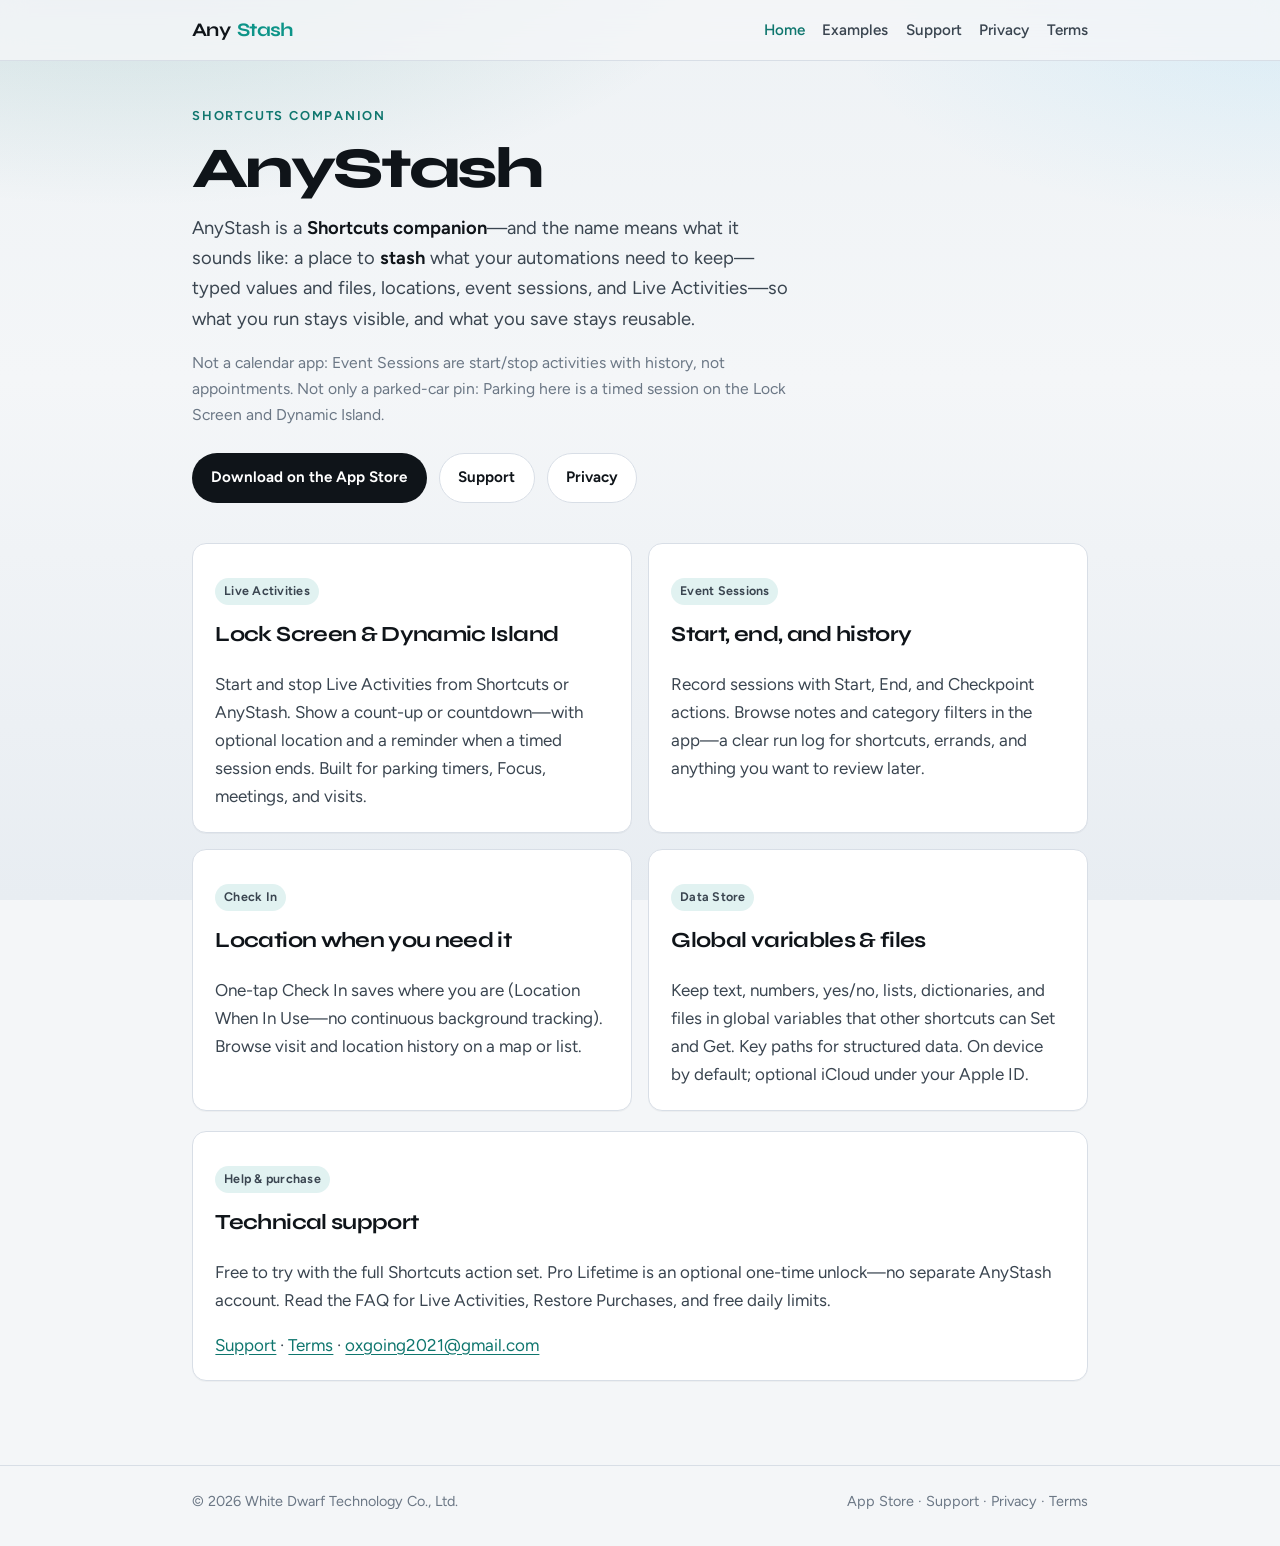
==== index.html @ 57df1895 "将主导航 Examples 置于 Support 之前。 优先露出动手案例入口，降低新用户先读 FAQ 的摩擦。  Co-authored-by: Cursor <cursoragent@cursor" ====
<!DOCTYPE html>
<html lang="en">
  <head>
    <meta charset="utf-8" />
    <meta name="viewport" content="width=device-width, initial-scale=1" />
    <title>AnyStash — Live Activities &amp; Data Store for Shortcuts</title>
    <meta
      name="description"
      content="AnyStash is a Shortcuts companion: stash typed values and files, locations, event sessions, and Live Activities on Lock Screen and Dynamic Island."
    />
    <meta name="application-name" content="AnyStash" />
    <link rel="canonical" href="https://anystash.izip.vip/" />
    <meta property="og:site_name" content="AnyStash" />
    <meta property="og:type" content="website" />
    <meta
      property="og:title"
      content="AnyStash — Live Activities &amp; Data Store for Shortcuts"
    />
    <meta
      property="og:description"
      content="AnyStash is a Shortcuts companion: stash typed values and files, locations, event sessions, and Live Activities on Lock Screen and Dynamic Island."
    />
    <meta property="og:url" content="https://anystash.izip.vip/" />
    <script type="application/ld+json">
      {
        "@context": "https://schema.org",
        "@type": "WebSite",
        "name": "AnyStash",
        "alternateName": "AnyStash for Shortcuts",
        "url": "https://anystash.izip.vip/"
      }
    </script>
    <script type="application/ld+json">
      {
        "@context": "https://schema.org",
        "@type": "Organization",
        "name": "AnyStash",
        "url": "https://anystash.izip.vip/",
        "email": "oxgoing2021@gmail.com"
      }
    </script>
    <link rel="preconnect" href="https://fonts.googleapis.com" />
    <link rel="preconnect" href="https://fonts.gstatic.com" crossorigin />
    <link
      href="https://fonts.googleapis.com/css2?family=Figtree:wght@400;550;650;700&family=Syne:wght@700;750&display=swap"
      rel="stylesheet"
    />
    <link rel="stylesheet" href="assets/styles.css" />
  </head>
  <body>
    <header class="site-header">
      <div class="site-header__inner">
        <a class="brand" href="./">Any<span>Stash</span></a>
        <nav class="nav" aria-label="Primary">
          <a href="./" aria-current="page">Home</a>
          <a href="examples/">Examples</a>
          <a href="support/">Support</a>
          <a href="privacy/">Privacy</a>
          <a href="terms/">Terms</a>
        </nav>
      </div>
    </header>

    <main>
      <section class="hero">
        <p class="hero__eyebrow">Shortcuts companion</p>
        <h1>AnyStash</h1>
        <p class="hero__lead">
          AnyStash is a <strong>Shortcuts companion</strong>—and the name means
          what it sounds like: a place to <strong>stash</strong> what your
          automations need to keep—typed values and files, locations, event
          sessions, and Live Activities—so what you run stays visible, and what
          you save stays reusable.
        </p>
        <p class="hero__aside">
          Not a calendar app: Event Sessions are start/stop activities with
          history, not appointments. Not only a parked-car pin: Parking here is
          a timed session on the Lock Screen and Dynamic Island.
        </p>
        <div class="actions">
          <a
            class="btn btn--primary"
            href="https://apps.apple.com/app/id6807351599"
            rel="noopener noreferrer"
            >Download on the App Store</a
          >
          <a class="btn btn--ghost" href="support/">Support</a>
          <a class="btn btn--ghost" href="privacy/">Privacy</a>
        </div>
      </section>

      <div class="grid-2">
        <section class="panel">
          <p class="chip">Live Activities</p>
          <h2>Lock Screen &amp; Dynamic Island</h2>
          <p>
            Start and stop Live Activities from Shortcuts or AnyStash. Show a
            count-up or countdown—with optional location and a reminder when a
            timed session ends. Built for parking timers, Focus, meetings, and
            visits.
          </p>
        </section>
        <section class="panel">
          <p class="chip">Event Sessions</p>
          <h2>Start, end, and history</h2>
          <p>
            Record sessions with Start, End, and Checkpoint actions. Browse
            notes and category filters in the app—a clear run log for shortcuts,
            errands, and anything you want to review later.
          </p>
        </section>
        <section class="panel">
          <p class="chip">Check In</p>
          <h2>Location when you need it</h2>
          <p>
            One-tap Check In saves where you are (Location When In Use—no
            continuous background tracking). Browse visit and location history
            on a map or list.
          </p>
        </section>
        <section class="panel">
          <p class="chip">Data Store</p>
          <h2>Global variables &amp; files</h2>
          <p>
            Keep text, numbers, yes/no, lists, dictionaries, and files in global
            variables that other shortcuts can Set and Get. Key paths for
            structured data. On device by default; optional iCloud under your
            Apple ID.
          </p>
        </section>
      </div>

      <section class="panel panel--foot" id="support">
        <p class="chip">Help &amp; purchase</p>
        <h2>Technical support</h2>
        <p>
          Free to try with the full Shortcuts action set. Pro Lifetime is an
          optional one-time unlock—no separate AnyStash account. Read the FAQ
          for Live Activities, Restore Purchases, and free daily limits.
        </p>
        <p>
          <a href="support/">Support</a>
          ·
          <a href="terms/">Terms</a>
          ·
          <a href="mailto:oxgoing2021@gmail.com?subject=AnyStash%20Feedback"
            >oxgoing2021@gmail.com</a
          >
        </p>
      </section>
    </main>

    <footer class="site-footer">
      <div class="site-footer__inner">
        <span>© 2026 White Dwarf Technology Co., Ltd.</span>
        <span>
          <a href="https://apps.apple.com/app/id6807351599" rel="noopener noreferrer"
            >App Store</a
          >
          ·
          <a href="support/">Support</a>
          ·
          <a href="privacy/">Privacy</a>
          ·
          <a href="terms/">Terms</a>
        </span>
      </div>
    </footer>
  </body>
</html>
---- assets/styles.css ----
:root {
  --ink: #0f1419;
  --ink-soft: #3a4550;
  --mute: #6b7785;
  --paper: #f4f6f8;
  --paper-elevated: #ffffff;
  --line: #d8dee6;
  --accent: #0d9488;
  --accent-deep: #0f766e;
  --accent-wash: rgba(13, 148, 136, 0.12);
  --glow: rgba(15, 118, 110, 0.18);
  --radius: 14px;
  --font-display: "Syne", system-ui, sans-serif;
  --font-body: "Figtree", system-ui, sans-serif;
  --max: 40rem;
  --wide: 56rem;
}

*,
*::before,
*::after {
  box-sizing: border-box;
}

html {
  scroll-behavior: smooth;
}

body {
  margin: 0;
  min-height: 100vh;
  font-family: var(--font-body);
  font-size: 1.0625rem;
  line-height: 1.65;
  color: var(--ink);
  background: var(--paper);
  background-image:
    radial-gradient(ellipse 90% 60% at 10% -10%, var(--glow), transparent 55%),
    radial-gradient(ellipse 70% 50% at 100% 0%, rgba(56, 189, 248, 0.12), transparent 50%),
    linear-gradient(180deg, #eef2f5 0%, var(--paper) 42%, #e8edf2 100%);
  background-attachment: fixed;
}

a {
  color: var(--accent-deep);
  text-underline-offset: 0.15em;
}

a:hover {
  color: var(--accent);
}

.site-header {
  position: sticky;
  top: 0;
  z-index: 10;
  backdrop-filter: blur(12px);
  background: rgba(244, 246, 248, 0.82);
  border-bottom: 1px solid var(--line);
}

.site-header__inner,
.site-footer__inner,
.shell {
  width: min(100% - 2rem, var(--wide));
  margin-inline: auto;
}

.site-header__inner {
  display: flex;
  align-items: center;
  justify-content: space-between;
  gap: 1rem;
  padding: 0.9rem 0;
}

.brand {
  display: inline-flex;
  align-items: baseline;
  gap: 0.4rem;
  text-decoration: none;
  color: var(--ink);
  font-family: var(--font-display);
  font-weight: 700;
  font-size: 1.2rem;
  letter-spacing: -0.03em;
}

.brand span {
  color: var(--accent);
}

.nav {
  display: flex;
  flex-wrap: wrap;
  gap: 0.35rem 1.1rem;
  font-size: 0.95rem;
}

.nav a {
  text-decoration: none;
  color: var(--ink-soft);
  font-weight: 550;
}

.nav a:hover,
.nav a[aria-current="page"] {
  color: var(--accent-deep);
}

main {
  padding: 2.75rem 0 4rem;
}

.hero {
  width: min(100% - 2rem, var(--wide));
  margin: 0 auto 2.5rem;
  animation: rise 0.7s ease-out both;
}

.hero__eyebrow {
  margin: 0 0 0.75rem;
  font-size: 0.8rem;
  font-weight: 650;
  letter-spacing: 0.14em;
  text-transform: uppercase;
  color: var(--accent-deep);
}

.hero h1 {
  margin: 0 0 0.85rem;
  font-family: var(--font-display);
  font-size: clamp(2.4rem, 6vw, 3.6rem);
  font-weight: 750;
  letter-spacing: -0.045em;
  line-height: 1.05;
}

.hero__lead {
  margin: 0;
  max-width: 38rem;
  font-size: 1.15rem;
  color: var(--ink-soft);
}

.hero__lead strong {
  color: var(--ink);
  font-weight: 650;
}

.hero__aside {
  margin: 1rem 0 0;
  max-width: 38rem;
  font-size: 0.98rem;
  color: var(--mute);
}

.actions {
  display: flex;
  flex-wrap: wrap;
  gap: 0.75rem;
  margin-top: 1.6rem;
}

.btn {
  display: inline-flex;
  align-items: center;
  justify-content: center;
  padding: 0.7rem 1.15rem;
  border-radius: 999px;
  font-weight: 650;
  font-size: 0.95rem;
  text-decoration: none;
  border: 1px solid transparent;
  transition: transform 0.15s ease, background 0.15s ease, border-color 0.15s ease;
}

.btn:hover {
  transform: translateY(-1px);
}

.btn--primary {
  background: var(--ink);
  color: #fff;
}

.btn--primary:hover {
  background: #1c2530;
  color: #fff;
}

.btn--ghost {
  background: var(--paper-elevated);
  border-color: var(--line);
  color: var(--ink);
}

.btn--ghost:hover {
  border-color: var(--accent);
  color: var(--accent-deep);
}

.panel {
  width: min(100% - 2rem, var(--wide));
  margin: 0 auto 1.25rem;
  padding: 1.35rem 1.4rem;
  background: var(--paper-elevated);
  border: 1px solid var(--line);
  border-radius: var(--radius);
  box-shadow: 0 1px 0 rgba(15, 20, 25, 0.03);
  animation: rise 0.7s ease-out both;
  animation-delay: 0.08s;
}

.panel h2 {
  margin: 0 0 0.55rem;
  font-family: var(--font-display);
  font-size: 1.35rem;
  letter-spacing: -0.03em;
}

.panel p:last-child,
.panel ul:last-child {
  margin-bottom: 0;
}

.panel p,
.panel li {
  color: var(--ink-soft);
}

.grid-2 {
  display: grid;
  gap: 1rem;
  width: min(100% - 2rem, var(--wide));
  margin: 0 auto;
}

@media (min-width: 720px) {
  .grid-2 {
    grid-template-columns: 1fr 1fr;
  }
}

.grid-2 .panel {
  width: auto;
  margin: 0;
}

.grid-2 .panel:nth-child(2) {
  animation-delay: 0.12s;
}

.grid-2 .panel:nth-child(3) {
  animation-delay: 0.16s;
}

.grid-2 .panel:nth-child(4) {
  animation-delay: 0.2s;
}

.panel--foot {
  margin-top: 1.25rem;
  animation-delay: 0.24s;
}

.prose {
  width: min(100% - 2rem, var(--max));
  margin: 0 auto;
  animation: rise 0.55s ease-out both;
}

.prose h1 {
  margin: 0 0 0.4rem;
  font-family: var(--font-display);
  font-size: clamp(1.9rem, 4vw, 2.4rem);
  letter-spacing: -0.035em;
  line-height: 1.15;
}

.prose .meta {
  margin: 0 0 1.75rem;
  color: var(--mute);
  font-size: 0.92rem;
}

.prose h2 {
  scroll-margin-top: 5.5rem;
  margin: 1.85rem 0 0.55rem;
  font-family: var(--font-display);
  font-size: 1.2rem;
  letter-spacing: -0.02em;
}

.prose p,
.prose li {
  color: var(--ink-soft);
}

.prose ul {
  padding-left: 1.15rem;
}

.faq details {
  border-top: 1px solid var(--line);
  padding: 0.85rem 0;
}

.faq details:last-child {
  border-bottom: 1px solid var(--line);
}

.faq summary {
  cursor: pointer;
  font-weight: 650;
  color: var(--ink);
  list-style: none;
}

.faq summary::-webkit-details-marker {
  display: none;
}

.faq summary::after {
  content: "+";
  float: right;
  color: var(--accent);
  font-weight: 700;
}

.faq details[open] summary::after {
  content: "–";
}

.faq details p {
  margin: 0.65rem 0 0.15rem;
}

.faq details p + p,
.faq details p + ul,
.faq details ul + p {
  margin-top: 0.55rem;
}

.faq ul {
  margin: 0.45rem 0 0.15rem;
  padding-left: 1.15rem;
  color: var(--ink-soft);
}

.faq li {
  margin: 0.25rem 0;
}

.faq code {
  font-family: ui-monospace, SFMono-Regular, Menlo, Monaco, Consolas, monospace;
  font-size: 0.88em;
  padding: 0.08em 0.35em;
  border-radius: 0.3rem;
  background: var(--accent-wash);
  color: var(--ink);
}

.site-footer {
  border-top: 1px solid var(--line);
  padding: 1.5rem 0 2rem;
  color: var(--mute);
  font-size: 0.9rem;
}

.site-footer__inner {
  display: flex;
  flex-wrap: wrap;
  gap: 0.75rem 1.5rem;
  justify-content: space-between;
}

.site-footer a {
  color: var(--mute);
  text-decoration: none;
}

.site-footer a:hover {
  color: var(--accent-deep);
}

.chip {
  display: inline-block;
  padding: 0.2rem 0.55rem;
  border-radius: 999px;
  background: var(--accent-wash);
  color: var(--accent-deep);
  font-size: 0.78rem;
  font-weight: 650;
  letter-spacing: 0.02em;
}

@keyframes rise {
  from {
    opacity: 0;
    transform: translateY(10px);
  }
  to {
    opacity: 1;
    transform: translateY(0);
  }
}

@media (prefers-reduced-motion: reduce) {
  *,
  *::before,
  *::after {
    animation: none !important;
    transition: none !important;
  }
}

/* —— Examples —— */
.example-grid {
  display: grid;
  gap: 1rem;
  margin: 1.25rem 0 1.75rem;
}

@media (min-width: 40rem) {
  .example-grid {
    grid-template-columns: 1fr 1fr;
  }
}

.example-card {
  display: block;
  padding: 1.1rem 1.15rem 1.2rem;
  border: 1px solid var(--line);
  border-radius: var(--radius);
  background: var(--paper-elevated);
  text-decoration: none;
  color: inherit;
  transition: border-color 0.15s ease, box-shadow 0.15s ease;
}

.example-card:hover {
  border-color: var(--accent);
  box-shadow: 0 8px 24px rgba(15, 20, 25, 0.06);
}

.example-card h2 {
  margin: 0 0 0.4rem;
  font-family: var(--font-display);
  font-size: 1.2rem;
  font-weight: 750;
}

.example-card p {
  margin: 0;
  color: var(--ink-soft);
  font-size: 0.95rem;
}

.example-card__more {
  display: inline-block;
  margin-top: 0.75rem;
  color: var(--accent-deep);
  font-weight: 650;
  font-size: 0.9rem;
}

.cta-row {
  display: flex;
  flex-wrap: wrap;
  gap: 0.65rem;
  margin: 1rem 0 0.5rem;
}

.cta-row .btn {
  text-decoration: none;
}

.btn.is-disabled,
a.btn.is-disabled {
  opacity: 0.55;
  pointer-events: none;
  cursor: not-allowed;
}

.cta-note {
  margin: 0.35rem 0 1.25rem;
  color: var(--mute);
  font-size: 0.92rem;
}

.callout {
  margin: 1.25rem 0;
  padding: 0.9rem 1rem;
  border-left: 3px solid var(--accent);
  background: var(--accent-wash);
  border-radius: 0 var(--radius) var(--radius) 0;
}

.callout p:last-child {
  margin-bottom: 0;
}

.steps {
  margin: 1rem 0 1.5rem;
  padding-left: 1.25rem;
}

.steps > li {
  margin: 0 0 1.25rem;
}

.steps > li::marker {
  font-weight: 700;
  color: var(--accent-deep);
}

figure.shot {
  margin: 0.75rem 0 0;
  padding: 0;
}

figure.shot img {
  display: block;
  width: 100%;
  max-width: 22rem;
  height: auto;
  border-radius: calc(var(--radius) - 4px);
  border: 1px solid var(--line);
  background: var(--paper-elevated);
}

figure.shot.shot--placeholder {
  display: flex;
  align-items: center;
  justify-content: center;
  min-height: 10rem;
  max-width: 22rem;
  border: 1px dashed var(--line);
  border-radius: calc(var(--radius) - 4px);
  background: rgba(15, 20, 25, 0.03);
  color: var(--mute);
  font-size: 0.88rem;
  text-align: center;
  padding: 1rem;
}

figure.shot figcaption {
  margin-top: 0.4rem;
  color: var(--mute);
  font-size: 0.86rem;
}

/* Optional help under example screenshots — collapsed by default */
.shot-aside {
  max-width: 22rem;
  margin: 0.35rem 0 0;
}

.shot-aside summary {
  cursor: pointer;
  list-style: none;
  color: var(--mute);
  font-size: 0.86rem;
  font-weight: 550;
}

.shot-aside summary::-webkit-details-marker {
  display: none;
}

.shot-aside summary::before {
  content: "?";
  display: inline-flex;
  align-items: center;
  justify-content: center;
  width: 1.05rem;
  height: 1.05rem;
  margin-right: 0.35rem;
  border: 1px solid var(--line);
  border-radius: 999px;
  font-size: 0.72rem;
  font-weight: 700;
  color: var(--mute);
  vertical-align: -0.05em;
}

.shot-aside p {
  margin: 0.45rem 0 0;
  color: var(--mute);
  font-size: 0.86rem;
  line-height: 1.45;
}

.example-footer-note {
  margin-top: 2rem;
  padding-top: 1rem;
  border-top: 1px solid var(--line);
  color: var(--mute);
  font-size: 0.92rem;
}
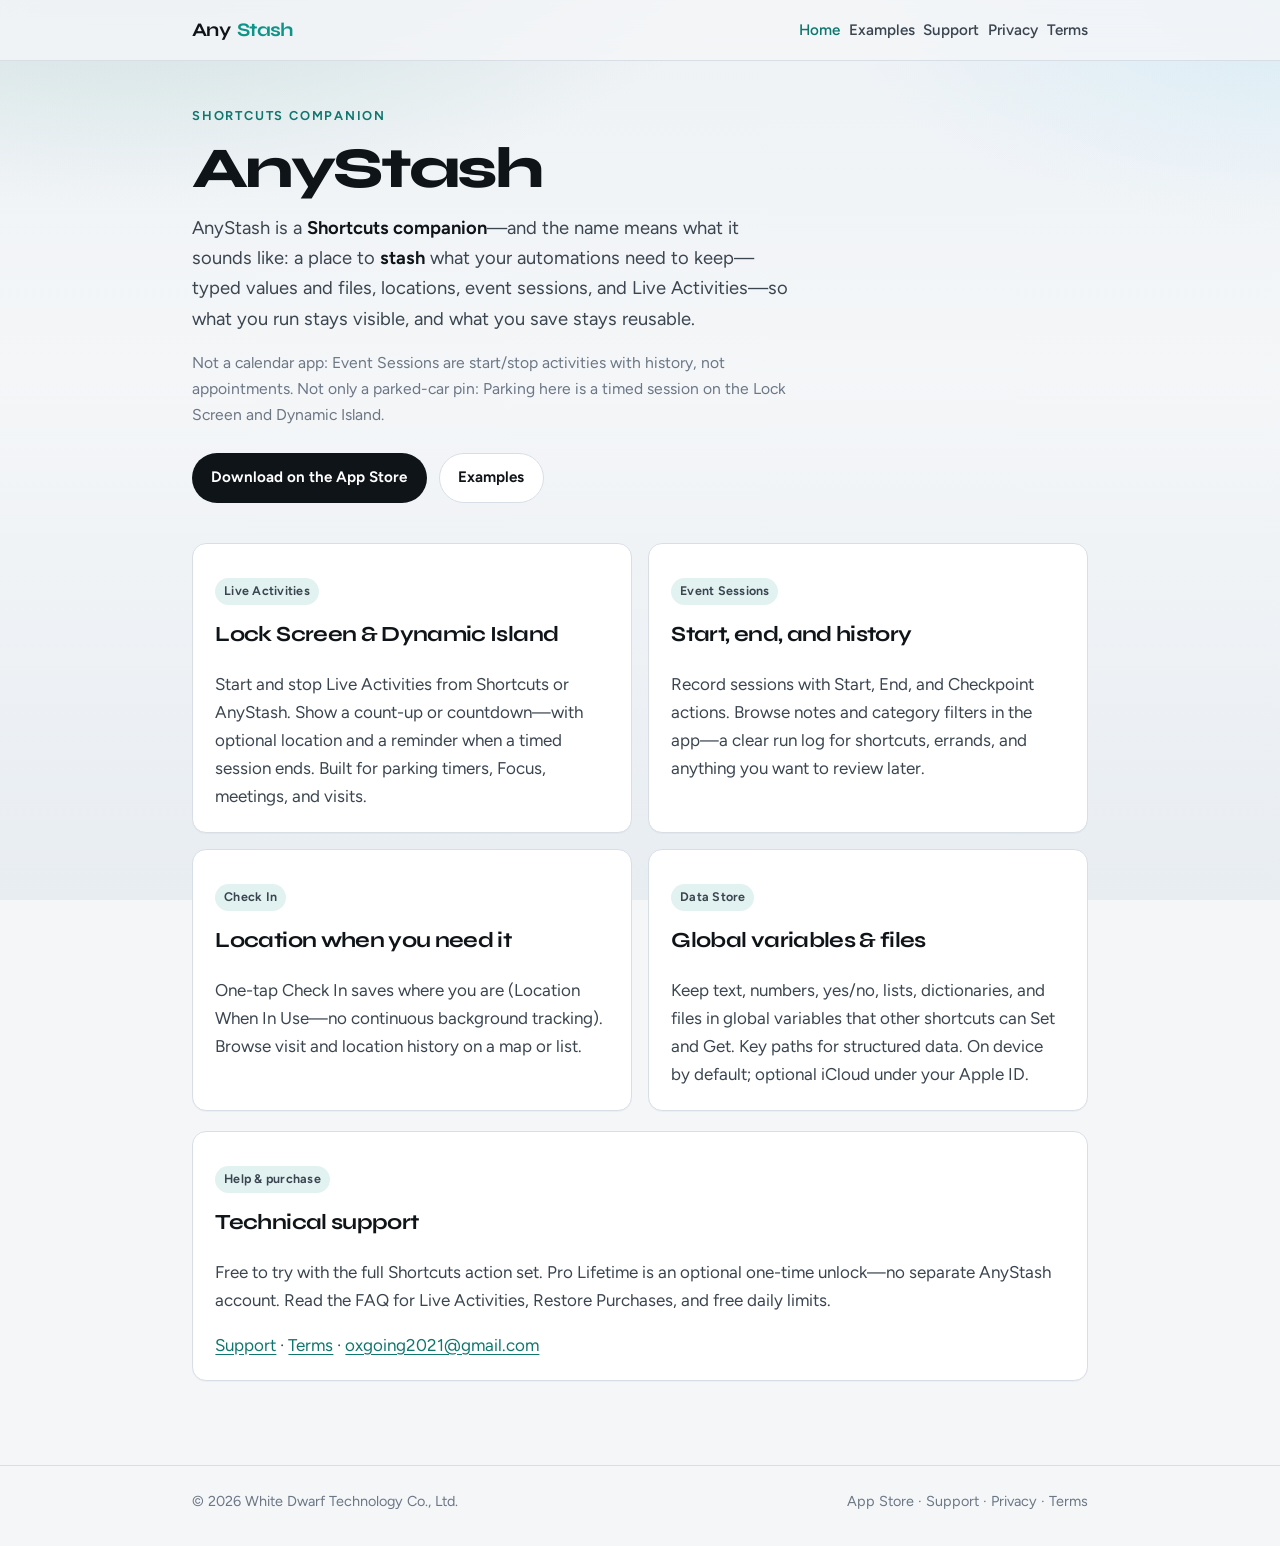
==== commit fc246ec4: "收紧手机顶栏间距，并将首页次 CTA 改为 Examples。 避免五链换行时以缩小字号伤可读性；首屏用案例入口替代 Support/Privacy 按钮。  Co-authored-by: Curs" ====
--- a/index.html
+++ b/index.html
@@ -84,8 +84,7 @@
             rel="noopener noreferrer"
             >Download on the App Store</a
           >
-          <a class="btn btn--ghost" href="support/">Support</a>
-          <a class="btn btn--ghost" href="privacy/">Privacy</a>
+          <a class="btn btn--ghost" href="examples/">Examples</a>
         </div>
       </section>
 
--- a/assets/styles.css
+++ b/assets/styles.css
@@ -70,7 +70,7 @@
   display: flex;
   align-items: center;
   justify-content: space-between;
-  gap: 1rem;
+  gap: 0.65rem;
   padding: 0.9rem 0;
 }
 
@@ -84,6 +84,7 @@
   font-weight: 700;
   font-size: 1.2rem;
   letter-spacing: -0.03em;
+  flex-shrink: 0;
 }
 
 .brand span {
@@ -93,8 +94,9 @@
 .nav {
   display: flex;
   flex-wrap: wrap;
-  gap: 0.35rem 1.1rem;
+  gap: 0.2rem 0.55rem;
   font-size: 0.95rem;
+  justify-content: flex-end;
 }
 
 .nav a {
@@ -106,6 +108,19 @@
 .nav a:hover,
 .nav a[aria-current="page"] {
   color: var(--accent-deep);
+}
+
+/* Prefer tighter gaps over smaller type on ~iPhone 11 widths */
+@media (max-width: 430px) {
+  .site-header__inner {
+    gap: 0.4rem;
+    padding: 0.8rem 0;
+  }
+
+  .nav {
+    flex-wrap: nowrap;
+    gap: 0.1rem 0.38rem;
+  }
 }
 
 main {
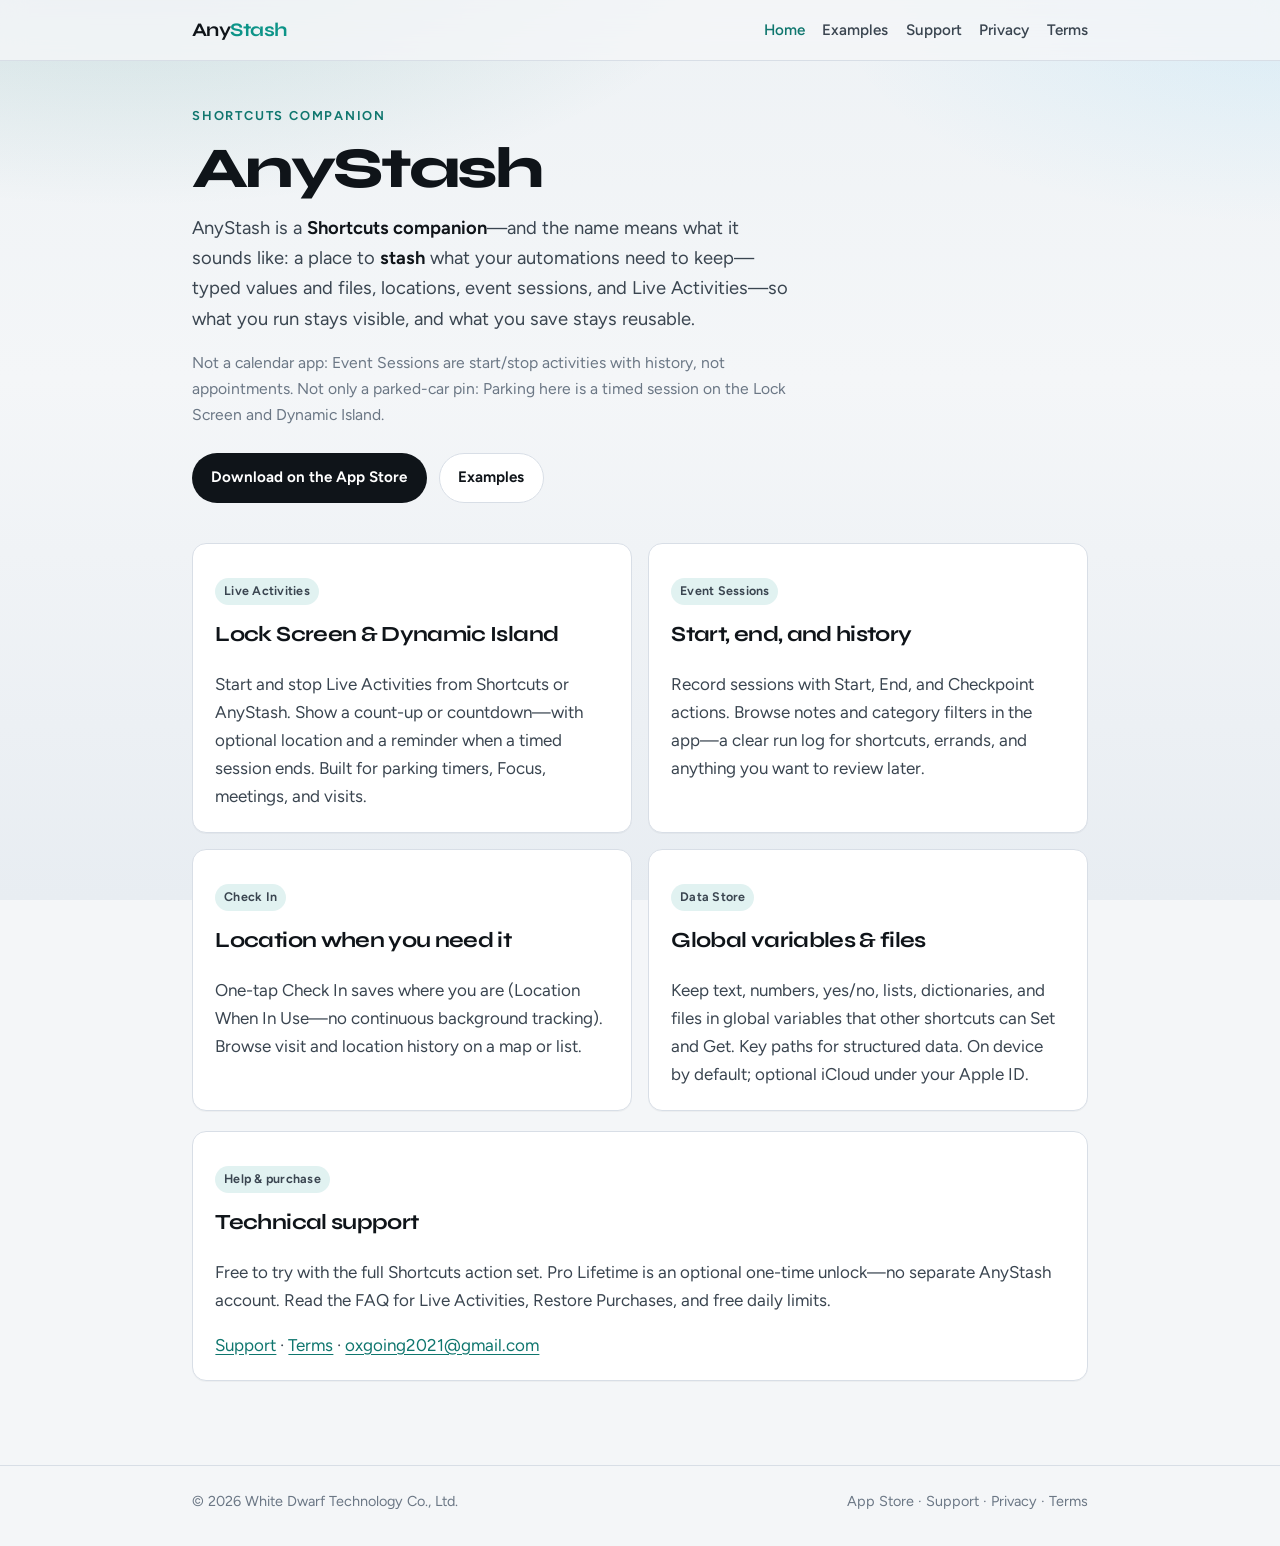
==== commit e3d2f187: "官网 App Store 下载改为营销活动链接，便于统计官网来源下载。 Co-authored-by: Cursor <cursoragent@cursor.com>" ====
--- a/index.html
+++ b/index.html
@@ -80,7 +80,7 @@
         <div class="actions">
           <a
             class="btn btn--primary"
-            href="https://apps.apple.com/app/id6807351599"
+            href="https://apps.apple.com/app/apple-store/id6807351599?pt=127332723&ct=homepage&mt=8"
             rel="noopener noreferrer"
             >Download on the App Store</a
           >
@@ -153,7 +153,7 @@
       <div class="site-footer__inner">
         <span>© 2026 White Dwarf Technology Co., Ltd.</span>
         <span>
-          <a href="https://apps.apple.com/app/id6807351599" rel="noopener noreferrer"
+          <a href="https://apps.apple.com/app/apple-store/id6807351599?pt=127332723&ct=homepage&mt=8" rel="noopener noreferrer"
             >App Store</a
           >
           ·
--- a/assets/styles.css
+++ b/assets/styles.css
@@ -70,14 +70,14 @@
   display: flex;
   align-items: center;
   justify-content: space-between;
-  gap: 0.65rem;
+  gap: 1rem;
   padding: 0.9rem 0;
 }
 
 .brand {
   display: inline-flex;
   align-items: baseline;
-  gap: 0.4rem;
+  gap: 0;
   text-decoration: none;
   color: var(--ink);
   font-family: var(--font-display);
@@ -94,9 +94,8 @@
 .nav {
   display: flex;
   flex-wrap: wrap;
-  gap: 0.2rem 0.55rem;
+  gap: 0.35rem 1.1rem;
   font-size: 0.95rem;
-  justify-content: flex-end;
 }
 
 .nav a {
@@ -110,16 +109,20 @@
   color: var(--accent-deep);
 }
 
-/* Prefer tighter gaps over smaller type on ~iPhone 11 widths */
-@media (max-width: 430px) {
+/* Mobile only: keep type size, tighten item spacing; wrap if needed */
+@media (max-width: 480px) {
   .site-header__inner {
-    gap: 0.4rem;
+    width: min(100% - 1.25rem, var(--wide));
+    gap: 0.35rem;
     padding: 0.8rem 0;
   }
 
   .nav {
-    flex-wrap: nowrap;
-    gap: 0.1rem 0.38rem;
+    gap: 0.1rem 0.28rem;
+  }
+
+  .nav a {
+    padding: 0.15rem 0.12rem;
   }
 }
 
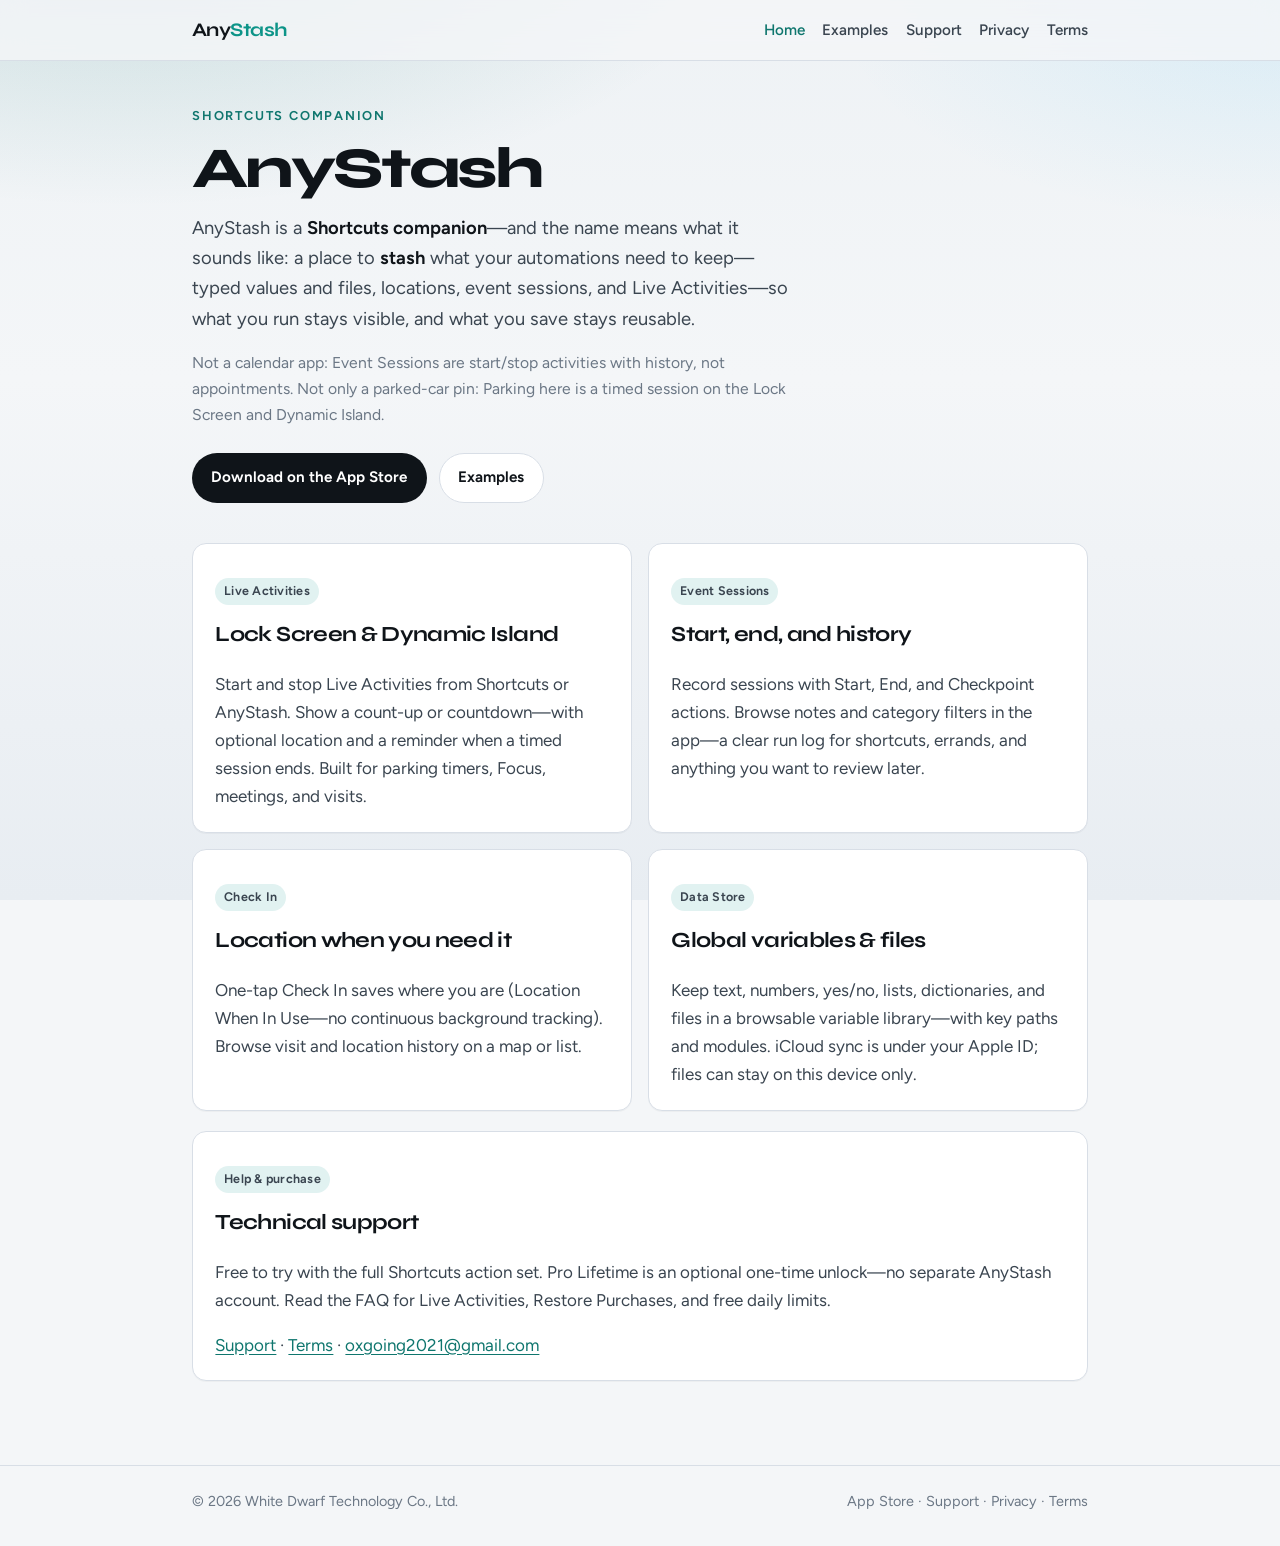
==== commit e33ab1c9: "修正 iCloud/本机口径，并新增 iOS 27 Shortcuts Storage FAQ。 对齐产品实际同步策略；首页与隐私页去掉「默认本机」误述；Support Concepts 补充与系统 " ====
--- a/index.html
+++ b/index.html
@@ -121,10 +121,9 @@
           <p class="chip">Data Store</p>
           <h2>Global variables &amp; files</h2>
           <p>
-            Keep text, numbers, yes/no, lists, dictionaries, and files in global
-            variables that other shortcuts can Set and Get. Key paths for
-            structured data. On device by default; optional iCloud under your
-            Apple ID.
+            Keep text, numbers, yes/no, lists, dictionaries, and files in a
+            browsable variable library—with key paths and modules. iCloud sync
+            is under your Apple ID; files can stay on this device only.
           </p>
         </section>
       </div>
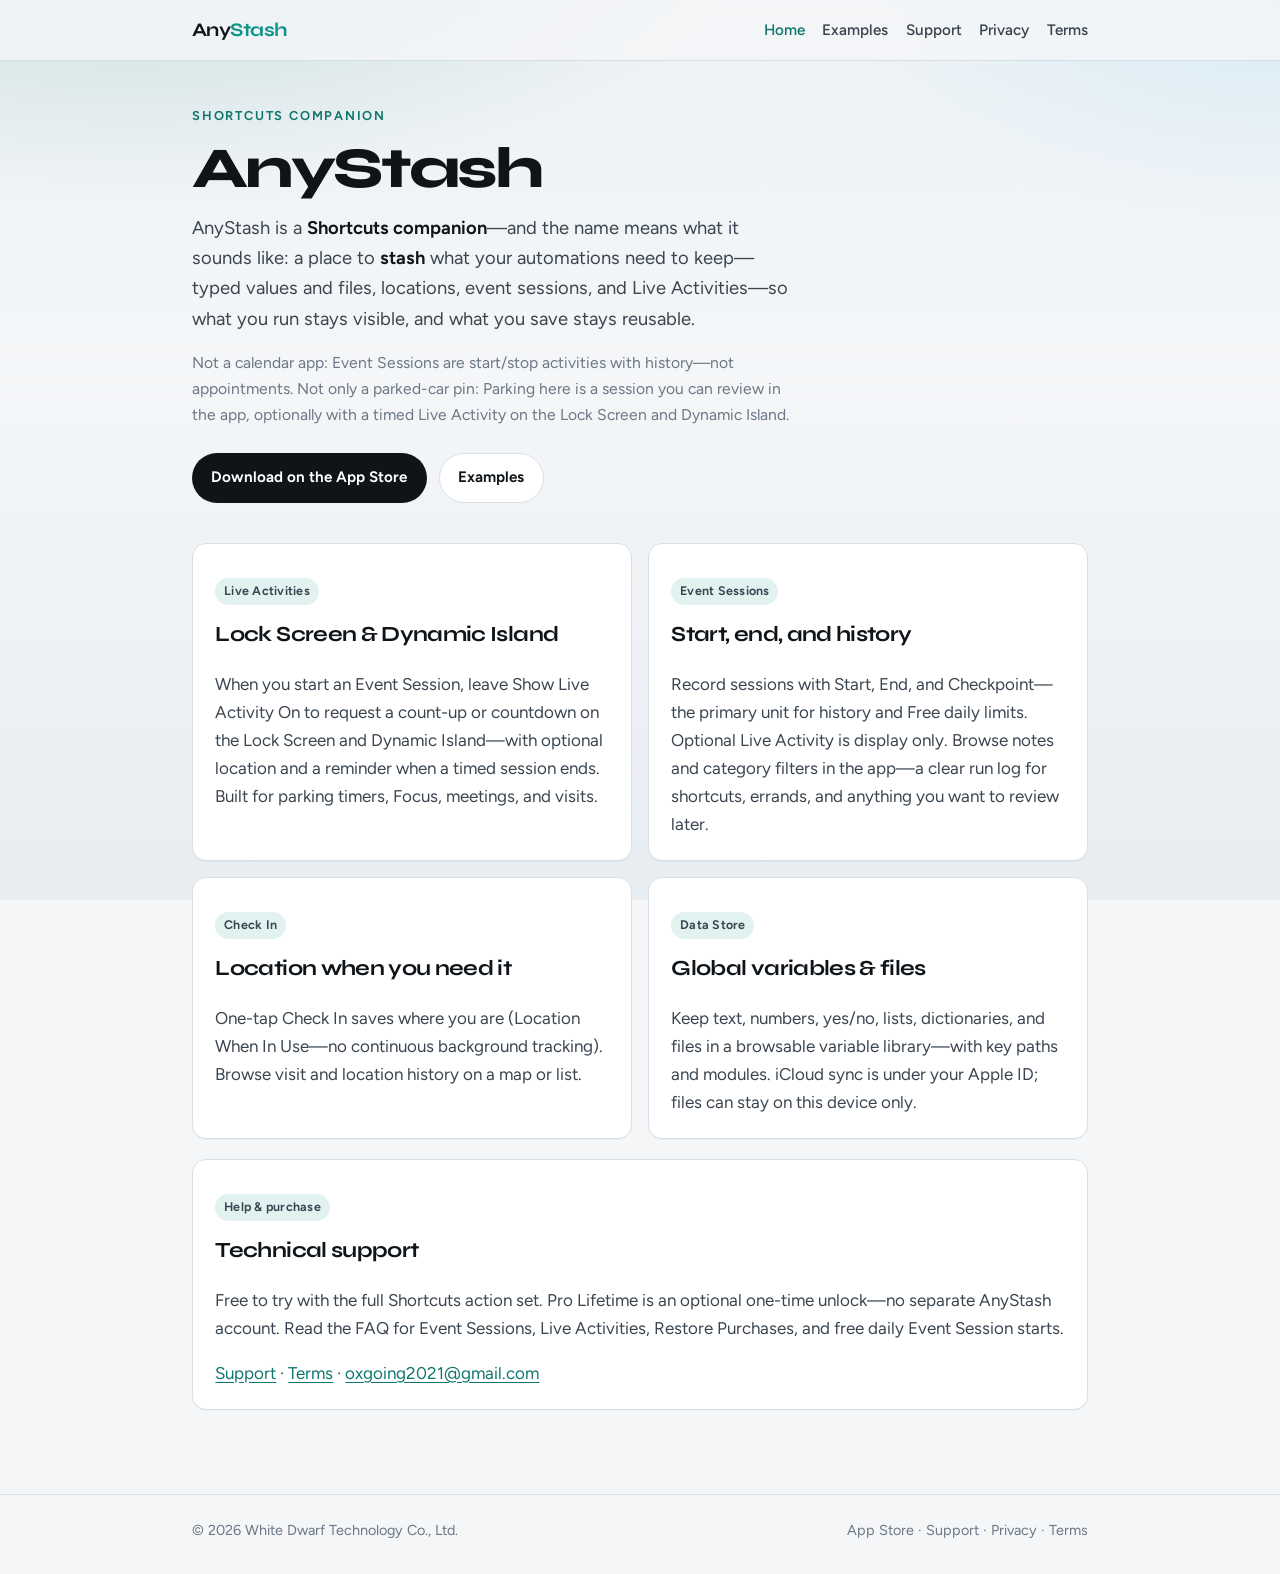
==== commit 59417e0f: "文档：session-first 教程与 Support 口径（待 App 上架再发站） 统一 Event Session 入口文案；Parking 增加可展开参数指南；Support 增加遗留 St" ====
--- a/index.html
+++ b/index.html
@@ -74,8 +74,9 @@
         </p>
         <p class="hero__aside">
           Not a calendar app: Event Sessions are start/stop activities with
-          history, not appointments. Not only a parked-car pin: Parking here is
-          a timed session on the Lock Screen and Dynamic Island.
+          history—not appointments. Not only a parked-car pin: Parking here is
+          a session you can review in the app, optionally with a timed Live
+          Activity on the Lock Screen and Dynamic Island.
         </p>
         <div class="actions">
           <a
@@ -93,19 +94,20 @@
           <p class="chip">Live Activities</p>
           <h2>Lock Screen &amp; Dynamic Island</h2>
           <p>
-            Start and stop Live Activities from Shortcuts or AnyStash. Show a
-            count-up or countdown—with optional location and a reminder when a
-            timed session ends. Built for parking timers, Focus, meetings, and
-            visits.
+            When you start an Event Session, leave Show Live Activity On to
+            request a count-up or countdown on the Lock Screen and Dynamic
+            Island—with optional location and a reminder when a timed session
+            ends. Built for parking timers, Focus, meetings, and visits.
           </p>
         </section>
         <section class="panel">
           <p class="chip">Event Sessions</p>
           <h2>Start, end, and history</h2>
           <p>
-            Record sessions with Start, End, and Checkpoint actions. Browse
-            notes and category filters in the app—a clear run log for shortcuts,
-            errands, and anything you want to review later.
+            Record sessions with Start, End, and Checkpoint—the primary unit for
+            history and Free daily limits. Optional Live Activity is display
+            only. Browse notes and category filters in the app—a clear run log
+            for shortcuts, errands, and anything you want to review later.
           </p>
         </section>
         <section class="panel">
@@ -134,7 +136,8 @@
         <p>
           Free to try with the full Shortcuts action set. Pro Lifetime is an
           optional one-time unlock—no separate AnyStash account. Read the FAQ
-          for Live Activities, Restore Purchases, and free daily limits.
+          for Event Sessions, Live Activities, Restore Purchases, and free
+          daily Event Session starts.
         </p>
         <p>
           <a href="support/">Support</a>
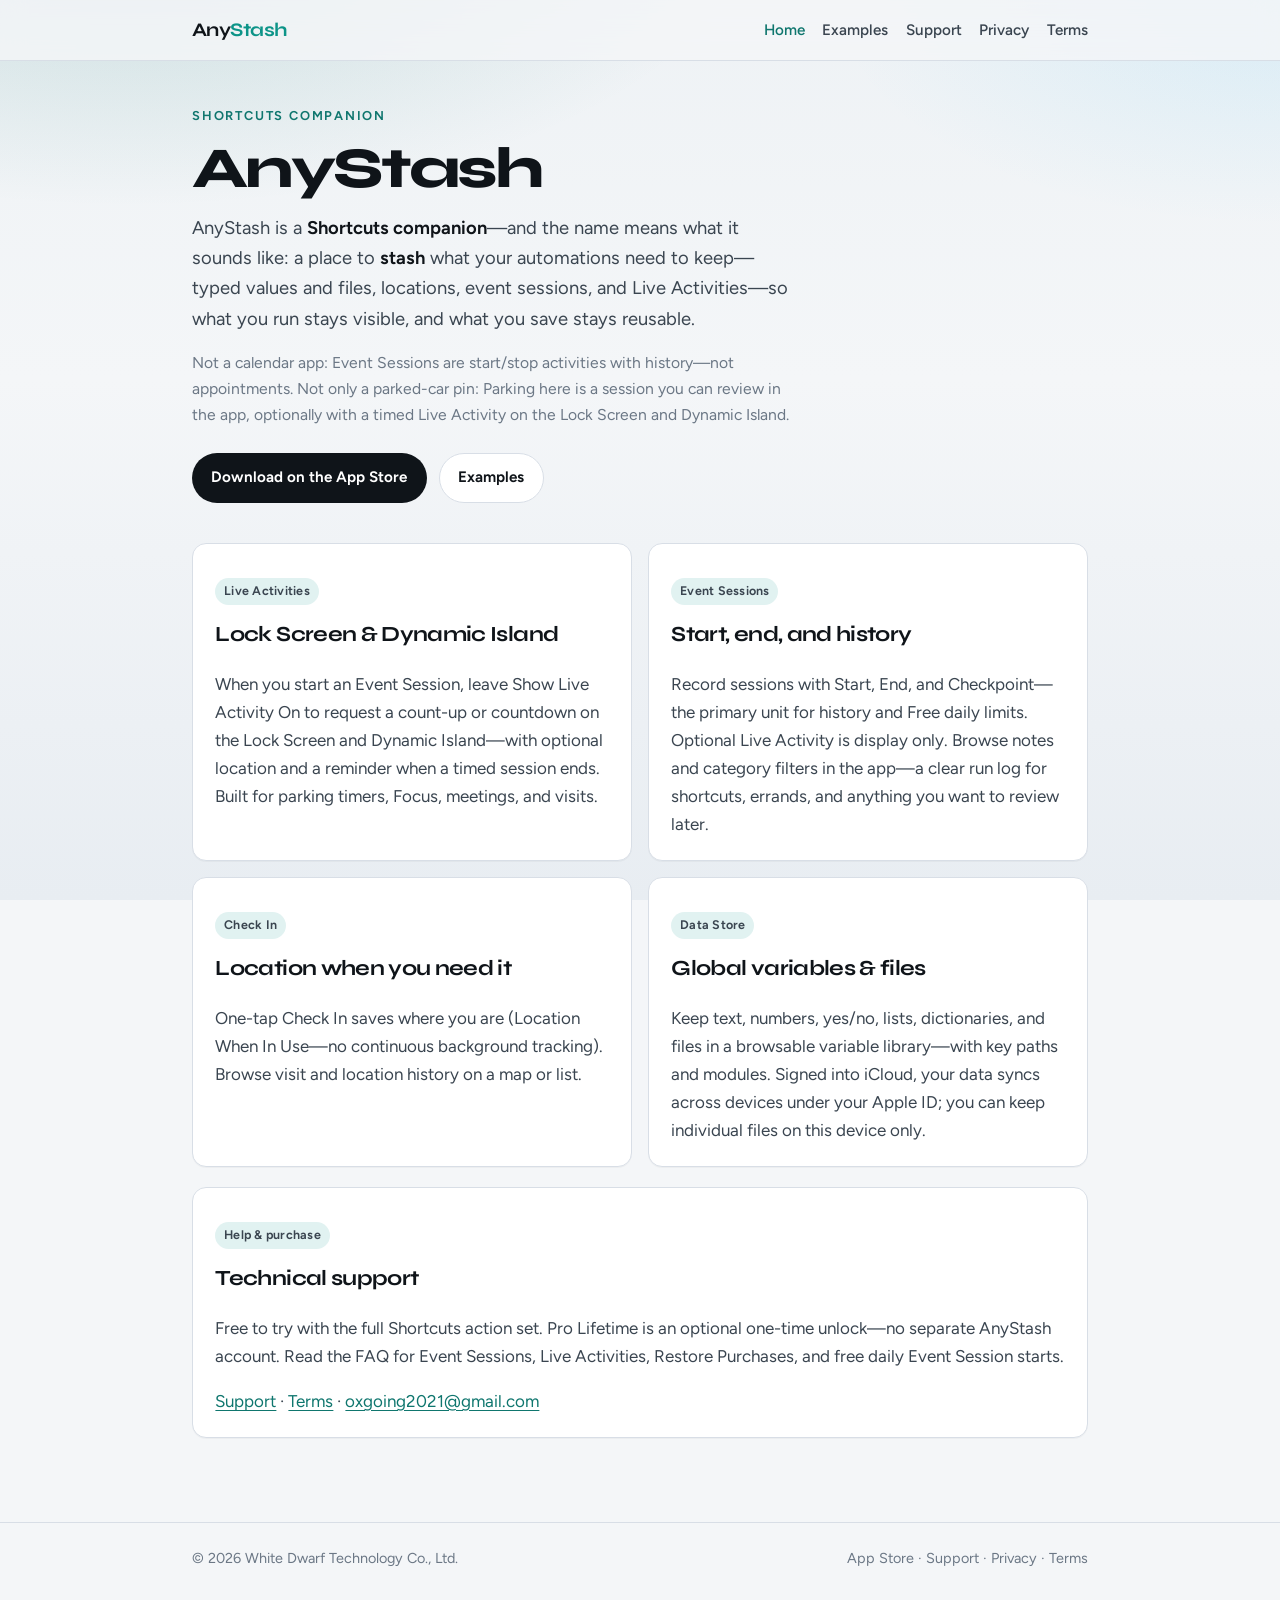
==== commit aed77a83: "更新文档：优化 iCloud 同步描述，强调数据在设备间的同步与存储选项，确保用户理解文件管理和隐私政策。" ====
--- a/index.html
+++ b/index.html
@@ -124,8 +124,9 @@
           <h2>Global variables &amp; files</h2>
           <p>
             Keep text, numbers, yes/no, lists, dictionaries, and files in a
-            browsable variable library—with key paths and modules. iCloud sync
-            is under your Apple ID; files can stay on this device only.
+            browsable variable library—with key paths and modules. Signed into
+            iCloud, your data syncs across devices under your Apple ID; you can
+            keep individual files on this device only.
           </p>
         </section>
       </div>
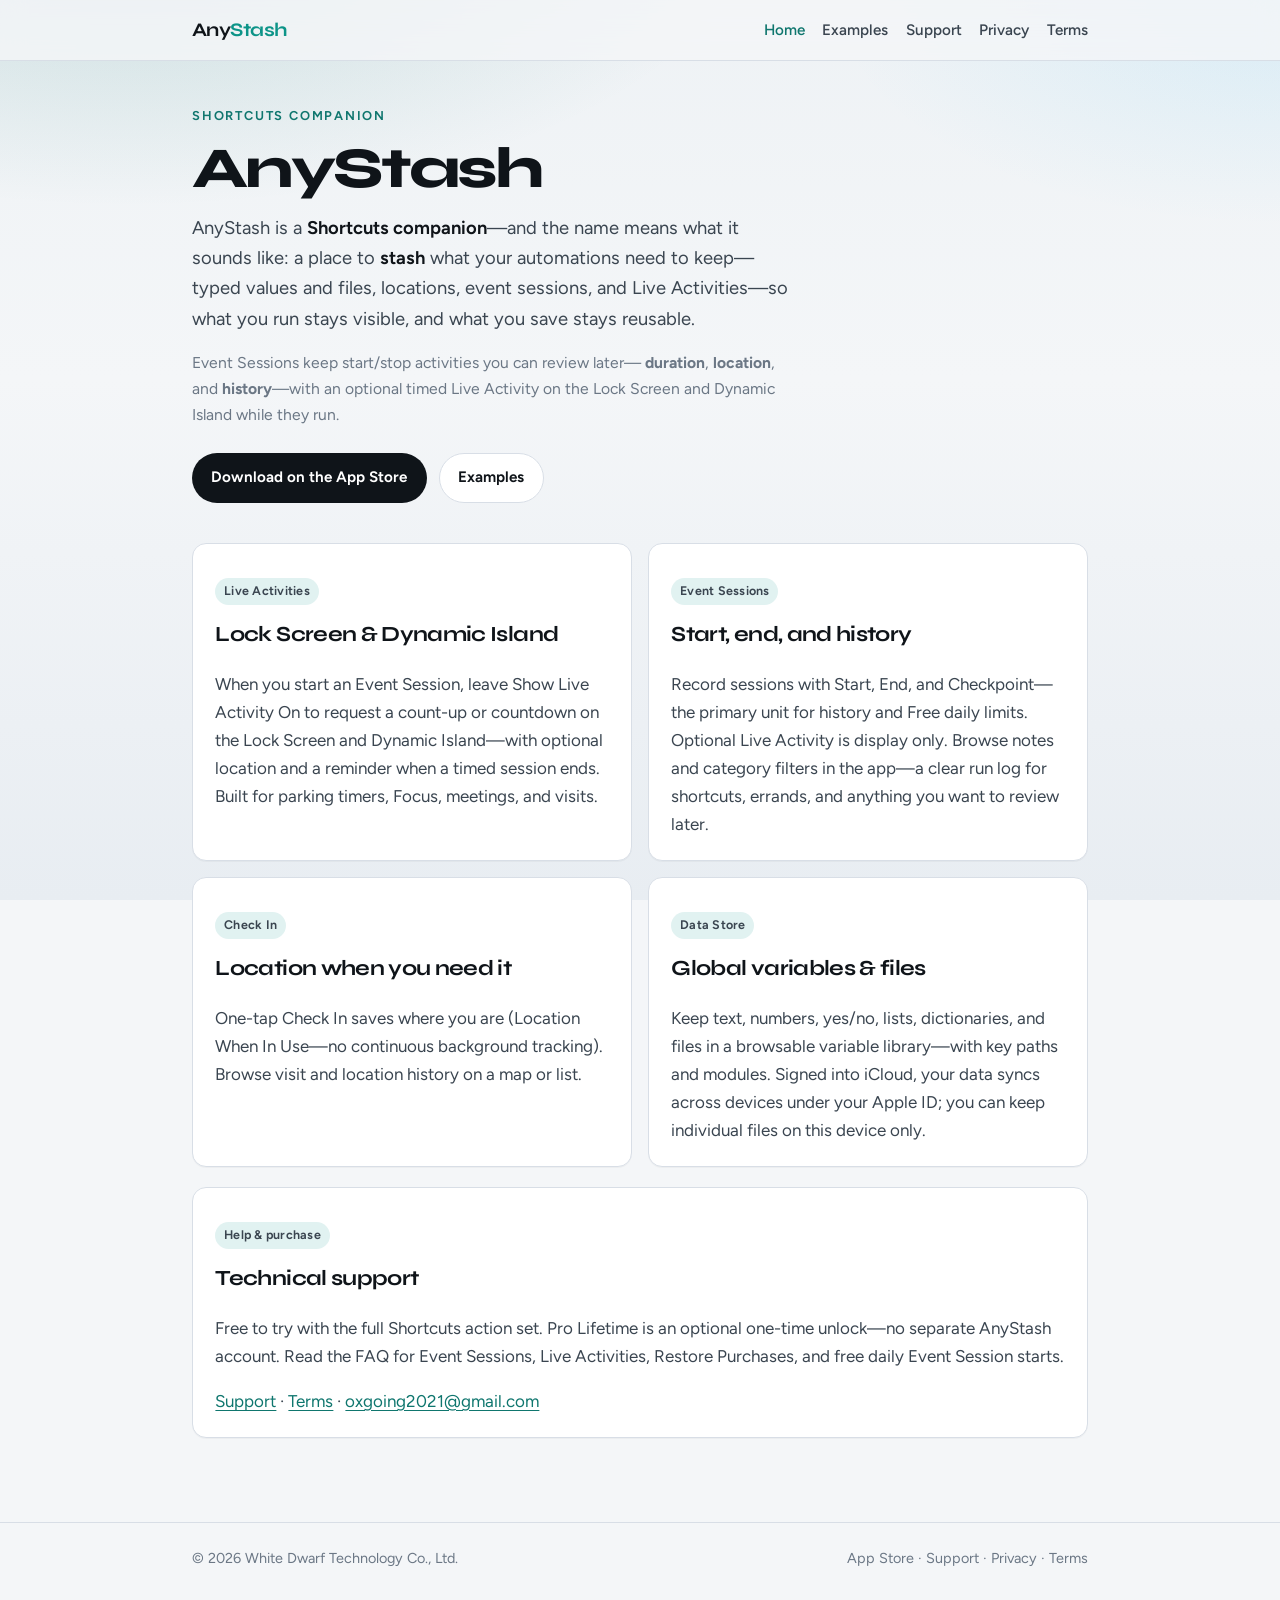
==== commit 05964586: "更新文档：优化 Event Sessions 描述，强调可回顾的活动信息（持续时间、位置和历史），并提及实时活动在锁屏和动态岛上的选项。" ====
--- a/index.html
+++ b/index.html
@@ -73,10 +73,10 @@
           you save stays reusable.
         </p>
         <p class="hero__aside">
-          Not a calendar app: Event Sessions are start/stop activities with
-          history—not appointments. Not only a parked-car pin: Parking here is
-          a session you can review in the app, optionally with a timed Live
-          Activity on the Lock Screen and Dynamic Island.
+          Event Sessions keep start/stop activities you can review later—
+          <strong>duration</strong>, <strong>location</strong>, and
+          <strong>history</strong>—with an optional timed Live Activity on the
+          Lock Screen and Dynamic Island while they run.
         </p>
         <div class="actions">
           <a
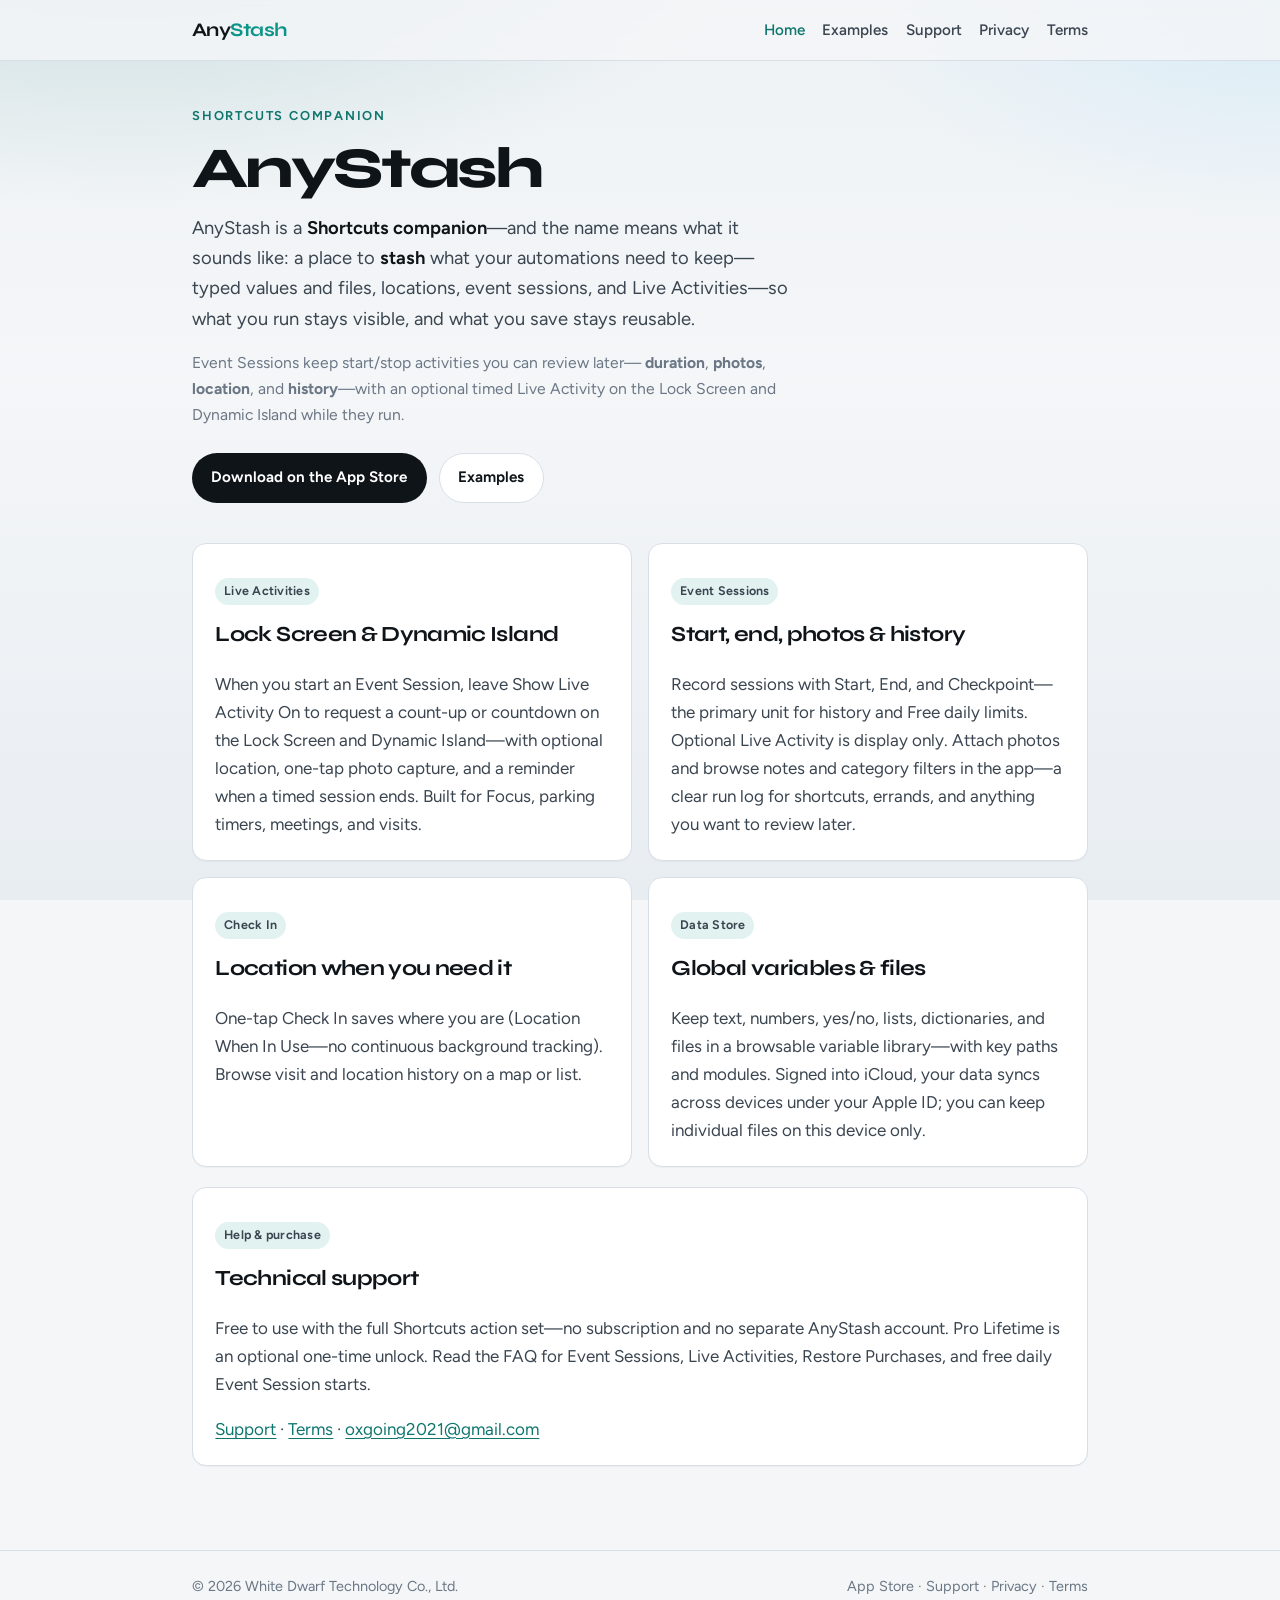
==== commit 70a83ab2: "更新文档：优化标题和描述，强调实时活动、事件会话和全局变量数据存储的功能；调整停车示例中的 CarPlay 和 Bluetooth 自动化描述，确保用户理解连接与断开操作的正确顺序。" ====
--- a/index.html
+++ b/index.html
@@ -3,10 +3,10 @@
   <head>
     <meta charset="utf-8" />
     <meta name="viewport" content="width=device-width, initial-scale=1" />
-    <title>AnyStash — Live Activities &amp; Data Store for Shortcuts</title>
+    <title>AnyStash — Shortcuts Live Activities, Variables &amp; Data Store</title>
     <meta
       name="description"
-      content="AnyStash is a Shortcuts companion: stash typed values and files, locations, event sessions, and Live Activities on Lock Screen and Dynamic Island."
+      content="AnyStash is a Shortcuts companion: Lock Screen &amp; Dynamic Island Live Activities, start/stop event sessions with optional photos, location history, and a browsable global variables data store."
     />
     <meta name="application-name" content="AnyStash" />
     <link rel="canonical" href="https://anystash.izip.vip/" />
@@ -14,11 +14,11 @@
     <meta property="og:type" content="website" />
     <meta
       property="og:title"
-      content="AnyStash — Live Activities &amp; Data Store for Shortcuts"
+      content="AnyStash — Shortcuts Live Activities, Variables &amp; Data Store"
     />
     <meta
       property="og:description"
-      content="AnyStash is a Shortcuts companion: stash typed values and files, locations, event sessions, and Live Activities on Lock Screen and Dynamic Island."
+      content="AnyStash is a Shortcuts companion: Lock Screen &amp; Dynamic Island Live Activities, start/stop event sessions with optional photos, location history, and a browsable global variables data store."
     />
     <meta property="og:url" content="https://anystash.izip.vip/" />
     <script type="application/ld+json">
@@ -74,9 +74,10 @@
         </p>
         <p class="hero__aside">
           Event Sessions keep start/stop activities you can review later—
-          <strong>duration</strong>, <strong>location</strong>, and
-          <strong>history</strong>—with an optional timed Live Activity on the
-          Lock Screen and Dynamic Island while they run.
+          <strong>duration</strong>, <strong>photos</strong>,
+          <strong>location</strong>, and <strong>history</strong>—with an
+          optional timed Live Activity on the Lock Screen and Dynamic Island
+          while they run.
         </p>
         <div class="actions">
           <a
@@ -96,18 +97,20 @@
           <p>
             When you start an Event Session, leave Show Live Activity On to
             request a count-up or countdown on the Lock Screen and Dynamic
-            Island—with optional location and a reminder when a timed session
-            ends. Built for parking timers, Focus, meetings, and visits.
+            Island—with optional location, one-tap photo capture, and a reminder
+            when a timed session ends. Built for Focus, parking timers,
+            meetings, and visits.
           </p>
         </section>
         <section class="panel">
           <p class="chip">Event Sessions</p>
-          <h2>Start, end, and history</h2>
+          <h2>Start, end, photos &amp; history</h2>
           <p>
             Record sessions with Start, End, and Checkpoint—the primary unit for
             history and Free daily limits. Optional Live Activity is display
-            only. Browse notes and category filters in the app—a clear run log
-            for shortcuts, errands, and anything you want to review later.
+            only. Attach photos and browse notes and category filters in the
+            app—a clear run log for shortcuts, errands, and anything you want to
+            review later.
           </p>
         </section>
         <section class="panel">
@@ -135,10 +138,10 @@
         <p class="chip">Help &amp; purchase</p>
         <h2>Technical support</h2>
         <p>
-          Free to try with the full Shortcuts action set. Pro Lifetime is an
-          optional one-time unlock—no separate AnyStash account. Read the FAQ
-          for Event Sessions, Live Activities, Restore Purchases, and free
-          daily Event Session starts.
+          Free to use with the full Shortcuts action set—no subscription and no
+          separate AnyStash account. Pro Lifetime is an optional one-time
+          unlock. Read the FAQ for Event Sessions, Live Activities, Restore
+          Purchases, and free daily Event Session starts.
         </p>
         <p>
           <a href="support/">Support</a>
